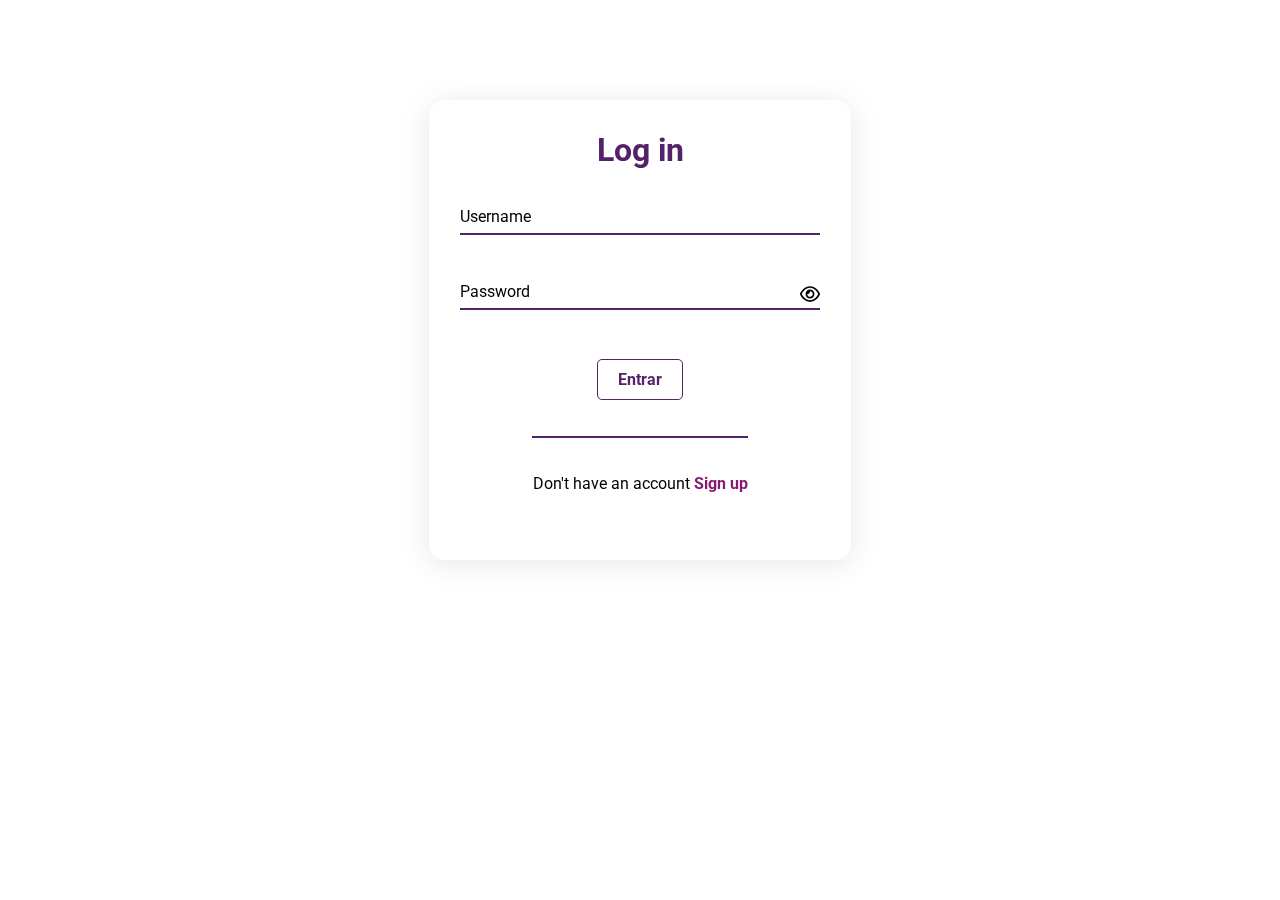
==== index.html @ 4da45748 "login page, is lefting signup page" ====
<!DOCTYPE html>
<html lang="en">
  <head>
    <meta charset="UTF-8" />
    <meta http-equiv="X-UA-Compatible" content="IE=edge" />
    <meta name="viewport" content="width=device-width, initial-scale=1.0" />

    <link rel="stylesheet" href="./src/css/index.css" />
    <link rel="stylesheet" href="./src/css/style.css" />
    <title>Login</title>
  </head>
  <body>
    <main>
      <div class="container">
        <form action="" method="">
          <div class="card">
            <h1>Log in</h1>
            <div class="label-float">
              <input type="text" id="user" required/>
              <label for="user">Username</label>
            </div>
            <div class="label-float">
              <input type="password" id="password" required/>
                <label for="password">Password</label>
                <img src="./src/img/eye-regular.svg" id="passShow" alt="eyes">
            </div>

            <div class="justify">
              <input type="submit" value="Entrar"/>
            </div>
            <div class="sep">
              <p>
                Don't have an account
                <a href="signup.html">Sign up</a>
              </p>
            </div>
          </div>
        </form>
      </div>
    </main>
  </body>
</html>
---- src/css/index.css ----
body{
    background-image: url("https://cdn.dribbble.com/users/1338391/screenshots/15318231/media/4c725fe4efbaa9d498f39f13600e396a.jpg") ;
}


.card h1 {
    color: #542269;
  }
---- src/css/style.css ----
@import url("https://fonts.googleapis.com/css2?family=Roboto:ital,wght@0,100;0,300;0,400;0,500;0,700;0,900;1,100;1,300;1,400;1,500;1,700;1,900&display=swap");

* {
  margin: 0;
  padding: 0;
  font-family: "Roboto", sans-serif;
}

body {
  background-attachment: fixed;
  background-repeat: no-repeat;
  background-size: cover;
}

.container {
  display: flex;
  justify-content: center;
  align-items: center;
  width: 100%;
  margin-top: 100px;
}

.card {
  background: rgba(255, 255, 255, 0.2);
  border-radius: 16px;
  box-shadow: 0 4px 30px rgba(0, 0, 0, 0.1);
  backdrop-filter: blur(5px);
  -webkit-backdrop-filter: blur(5px);
  border: 1px solid rgba(255, 255, 255, 0.3);
  padding: 30px;
  width: 360px;

  flex: 0.5 1 100px;
}

.card h1 {
  text-align: center;
  margin-bottom: 20px;

}

.card .label-float input {
  width: 100%;
  padding: 5px;
  display: inline-block;
  border: 0;
  border-bottom: 2px solid #542269;
  background-color: transparent;
  outline: 0;
  transition: 0.1s linear;
  min-width: 180px;
  font-size: 16px;
}

.card .label-float input:focus {
  border-color: #871a71;
}

.label-float {
  position: relative;
  padding-top: 15px;
  margin-top: 5%;
  margin-bottom: 8%;
  display: flex;
  align-items: center;
}

.label-float label {
  position: absolute;
  top: 40%;
  transition: 0.3s ease-out;
}

.card .label-float input:focus + label,
.card .label-float input:valid + label {
  top: 0px;
  font-size: 10pt;
}

input[type="submit"] {
  background-color: transparent;
  color: #542269;
  padding: 10px 20px;
  outline: none;
  border: 1px solid #542269;
  border-radius: 5px;
  font-weight: bold;
  font-size: 12pt;
  margin-top: 20px;
  cursor: pointer;
  transition: 0.3s cubic-bezier(0.075, 0.82, 0.165, 1);
}
input[type="submit"]:hover {
  background-color: #542269;
  color: #fff;
}

.justify {
  display: flex;
  justify-content: center;
}

.sep {
  width: 60%;
  margin: 10% auto;
  border-top: 2px solid #542269;
  padding-top: 10%;
  text-align: center;
}

.sep a{
    color: #871a71;
    font-weight: bold;
    text-decoration: none;
}

.label-float img{
position: absolute;
width: 20px;
right: 0;
cursor: pointer;
}
.label-float img:hover{
position: absolute;
background-color: #871a71;
width: 20px;
right: 0;
cursor: pointer;
}
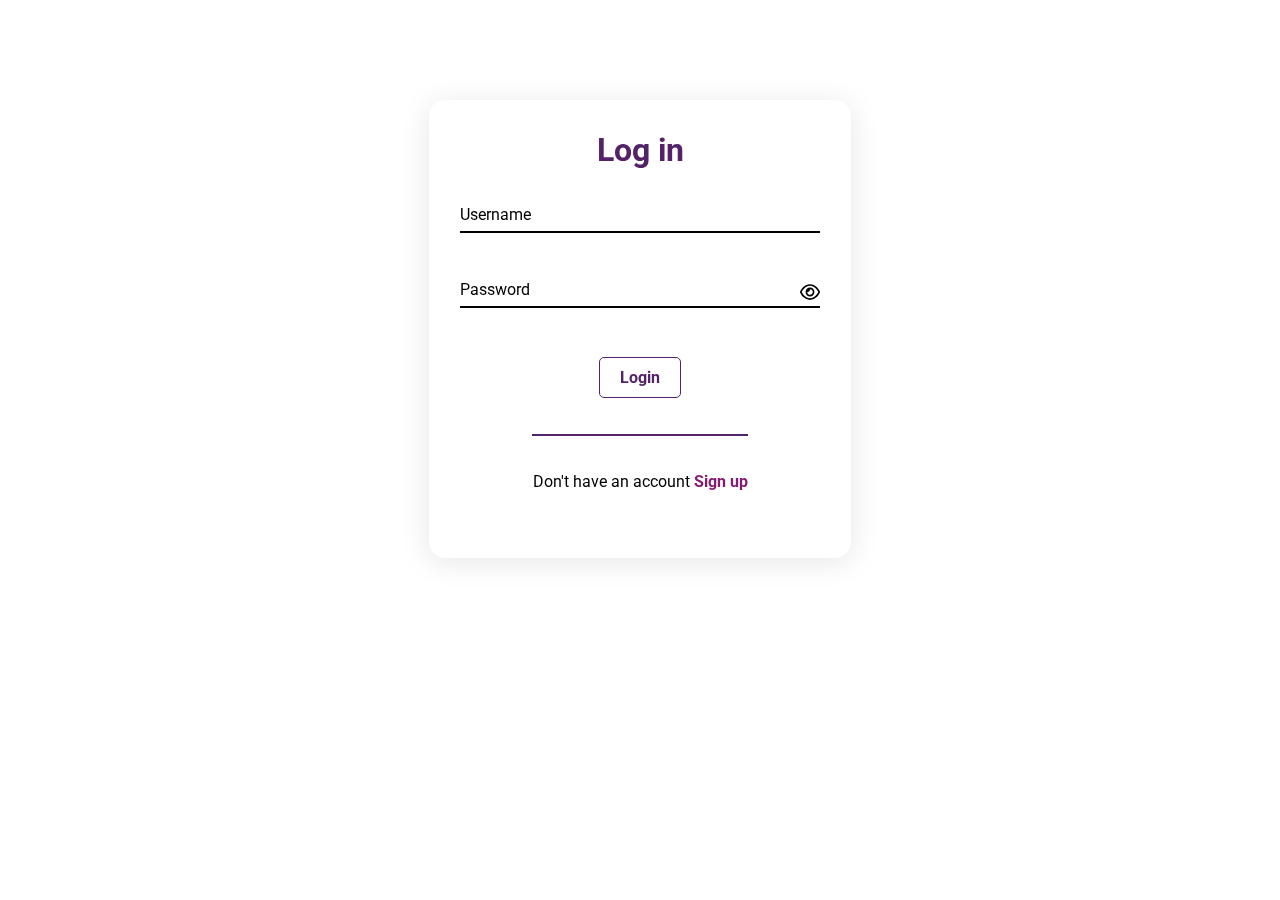
==== commit 2caabc1e: "end" ====
--- a/index.html
+++ b/index.html
@@ -1,42 +1,42 @@
-<!DOCTYPE html>
-<html lang="en">
-  <head>
-    <meta charset="UTF-8" />
-    <meta http-equiv="X-UA-Compatible" content="IE=edge" />
-    <meta name="viewport" content="width=device-width, initial-scale=1.0" />
-
-    <link rel="stylesheet" href="./src/css/index.css" />
-    <link rel="stylesheet" href="./src/css/style.css" />
-    <title>Login</title>
-  </head>
-  <body>
-    <main>
-      <div class="container">
-        <form action="" method="">
-          <div class="card">
-            <h1>Log in</h1>
-            <div class="label-float">
-              <input type="text" id="user" required/>
-              <label for="user">Username</label>
-            </div>
-            <div class="label-float">
-              <input type="password" id="password" required/>
-                <label for="password">Password</label>
-                <img src="./src/img/eye-regular.svg" id="passShow" alt="eyes">
-            </div>
-
-            <div class="justify">
-              <input type="submit" value="Entrar"/>
-            </div>
-            <div class="sep">
-              <p>
-                Don't have an account
-                <a href="signup.html">Sign up</a>
-              </p>
-            </div>
-          </div>
-        </form>
-      </div>
-    </main>
-  </body>
-</html>
+<!DOCTYPE html>
+<html lang="en">
+  <head>
+    <meta charset="UTF-8" />
+    <meta http-equiv="X-UA-Compatible" content="IE=edge" />
+    <meta name="viewport" content="width=device-width, initial-scale=1.0" />
+
+    <link rel="stylesheet" href="./src/css/index.css" />
+    <link rel="stylesheet" href="./src/css/style.css" />
+    <title>Login</title>
+  </head>
+  <body>
+    <main>
+      <div class="container">
+        <form action="" method="post">
+          <div class="card">
+            <h1>Log in</h1>
+            <div class="label-float">
+              <input type="text" id="user" required/>
+              <label for="user">Username</label>
+            </div>
+            <div class="label-float">
+              <input type="password" id="password" required/>
+                <label for="password">Password</label>
+                <img src="./src/img/eye-regular.svg" id="passShow" alt="eyes">
+            </div>
+
+            <div class="justify">
+              <input type="submit" value="Login"/>
+            </div>
+            <div class="sep">
+              <p>
+                Don't have an account
+                <a href="signup.html">Sign up</a>
+              </p>
+            </div>
+          </div>
+        </form>
+      </div>
+    </main>
+  </body>
+</html>
--- a/src/css/index.css
+++ b/src/css/index.css
@@ -1,8 +1,49 @@
-body{
-    background-image: url("https://cdn.dribbble.com/users/1338391/screenshots/15318231/media/4c725fe4efbaa9d498f39f13600e396a.jpg") ;
-}
-
-
-.card h1 {
-    color: #542269;
-  }+body {
+  background-image: url("https://cdn.dribbble.com/users/1338391/screenshots/15318231/media/4c725fe4efbaa9d498f39f13600e396a.jpg");
+}
+
+.card h1 {
+  color: #542269;
+}
+
+.sep a {
+  color: #871a71;
+}
+
+.sep {
+  border-top: 2px solid #542269;
+}
+
+.card .label-float input {
+  border-bottom: 2px solid #542269;
+}
+
+.card .label-float input {
+  border-bottom: 2px solid #542269;
+}
+
+.card .label-float input:focus {
+  border-color: #871a71;
+}
+
+input[type="submit"] {
+  color: #542269;
+  border: 1px solid #542269;
+}
+
+input[type="submit"]:hover {
+  background-color: #542269;
+}
+
+
+.sep {
+  width: 60%;
+  margin: 10% auto;
+  padding-top: 10%;
+  text-align: center;
+}
+
+.sep a {
+  font-weight: bold;
+  text-decoration: none;
+}
--- a/src/css/style.css
+++ b/src/css/style.css
@@ -1,129 +1,107 @@
-@import url("https://fonts.googleapis.com/css2?family=Roboto:ital,wght@0,100;0,300;0,400;0,500;0,700;0,900;1,100;1,300;1,400;1,500;1,700;1,900&display=swap");
-
-* {
-  margin: 0;
-  padding: 0;
-  font-family: "Roboto", sans-serif;
-}
-
-body {
-  background-attachment: fixed;
-  background-repeat: no-repeat;
-  background-size: cover;
-}
-
-.container {
-  display: flex;
-  justify-content: center;
-  align-items: center;
-  width: 100%;
-  margin-top: 100px;
-}
-
-.card {
-  background: rgba(255, 255, 255, 0.2);
-  border-radius: 16px;
-  box-shadow: 0 4px 30px rgba(0, 0, 0, 0.1);
-  backdrop-filter: blur(5px);
-  -webkit-backdrop-filter: blur(5px);
-  border: 1px solid rgba(255, 255, 255, 0.3);
-  padding: 30px;
-  width: 360px;
-
-  flex: 0.5 1 100px;
-}
-
-.card h1 {
-  text-align: center;
-  margin-bottom: 20px;
-
-}
-
-.card .label-float input {
-  width: 100%;
-  padding: 5px;
-  display: inline-block;
-  border: 0;
-  border-bottom: 2px solid #542269;
-  background-color: transparent;
-  outline: 0;
-  transition: 0.1s linear;
-  min-width: 180px;
-  font-size: 16px;
-}
-
-.card .label-float input:focus {
-  border-color: #871a71;
-}
-
-.label-float {
-  position: relative;
-  padding-top: 15px;
-  margin-top: 5%;
-  margin-bottom: 8%;
-  display: flex;
-  align-items: center;
-}
-
-.label-float label {
-  position: absolute;
-  top: 40%;
-  transition: 0.3s ease-out;
-}
-
-.card .label-float input:focus + label,
-.card .label-float input:valid + label {
-  top: 0px;
-  font-size: 10pt;
-}
-
-input[type="submit"] {
-  background-color: transparent;
-  color: #542269;
-  padding: 10px 20px;
-  outline: none;
-  border: 1px solid #542269;
-  border-radius: 5px;
-  font-weight: bold;
-  font-size: 12pt;
-  margin-top: 20px;
-  cursor: pointer;
-  transition: 0.3s cubic-bezier(0.075, 0.82, 0.165, 1);
-}
-input[type="submit"]:hover {
-  background-color: #542269;
-  color: #fff;
-}
-
-.justify {
-  display: flex;
-  justify-content: center;
-}
-
-.sep {
-  width: 60%;
-  margin: 10% auto;
-  border-top: 2px solid #542269;
-  padding-top: 10%;
-  text-align: center;
-}
-
-.sep a{
-    color: #871a71;
-    font-weight: bold;
-    text-decoration: none;
-}
-
-.label-float img{
-position: absolute;
-width: 20px;
-right: 0;
-cursor: pointer;
-}
-.label-float img:hover{
-position: absolute;
-background-color: #871a71;
-width: 20px;
-right: 0;
-cursor: pointer;
-}+@import url("https://fonts.googleapis.com/css2?family=Roboto:ital,wght@0,100;0,300;0,400;0,500;0,700;0,900;1,100;1,300;1,400;1,500;1,700;1,900&display=swap");
+
+* {
+  margin: 0;
+  padding: 0;
+  font-family: "Roboto", sans-serif;
+}
+
+body {
+  background-attachment: fixed;
+  background-repeat: no-repeat;
+  background-size: cover;
+}
+
+.container {
+  display: flex;
+  justify-content: center;
+  align-items: center;
+  width: 100%;
+  margin-top: 100px;
+}
+
+.card {
+  background: rgba(255, 255, 255, 0.2);
+  border-radius: 16px;
+  box-shadow: 0 4px 30px rgba(0, 0, 0, 0.1);
+  backdrop-filter: blur(5px);
+  -webkit-backdrop-filter: blur(5px);
+  border: 1px solid rgba(255, 255, 255, 0.3);
+  padding: 30px;
+  width: 360px;
+  flex: 0.5 1 100px;
+}
+
+.card {
+  text-align: center;
+  margin-bottom: 20px;
+}
+
+.card .label-float input {
+  width: 100%;
+  padding: 5px;
+  display: inline-block;
+  border: 0;
+  border-bottom: 2px solid #000;
+  background-color: transparent;
+  outline: 0;
+  transition: 0.1s linear;
+  min-width: 180px;
+  font-size: 16px;
+}
+
+.label-float {
+  position: relative;
+  padding-top: 15px;
+  margin-top: 5%;
+  margin-bottom: 8%;
+  display: flex;
+  align-items: center;
+}
+
+.label-float label {
+  position: absolute;
+  top: 40%;
+  transition: 0.3s ease-out;
+}
+
+.card .label-float input:focus + label,
+.card .label-float input:valid + label {
+  top: 0px;
+  font-size: 10pt;
+}
+
+input[type="submit"] {
+  background-color: transparent;
+
+  padding: 10px 20px;
+  outline: none;
+
+  border-radius: 5px;
+  font-weight: bold;
+  font-size: 12pt;
+  margin-top: 20px;
+  cursor: pointer;
+  transition: 0.3s cubic-bezier(0.075, 0.82, 0.165, 1);
+}
+input[type="submit"]:hover {
+  color: #fff;
+}
+
+.justify {
+  display: flex;
+  justify-content: center;
+}
+
+.label-float img {
+  position: absolute;
+  width: 20px;
+  right: 0;
+  cursor: pointer;
+}
+.label-float img:hover {
+  position: absolute;
+  width: 20px;
+  right: 0;
+  cursor: pointer;
+}
